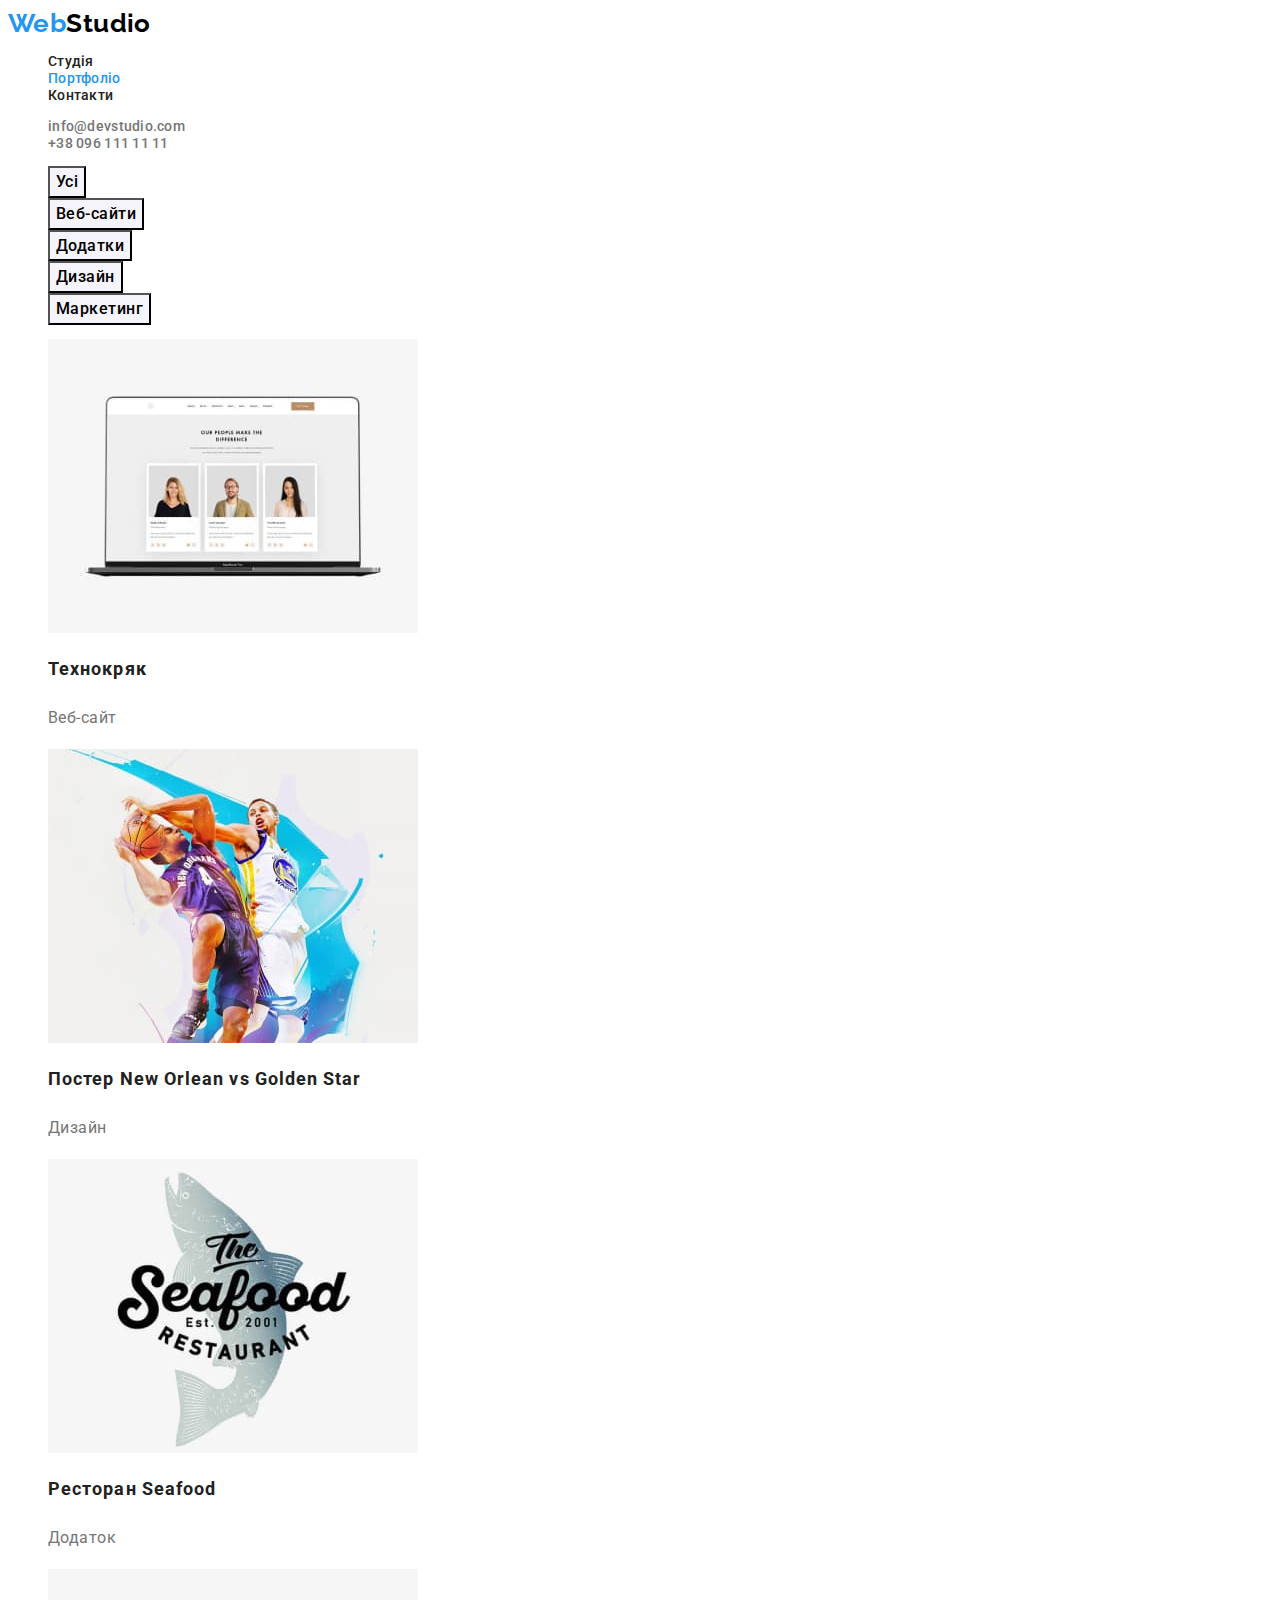
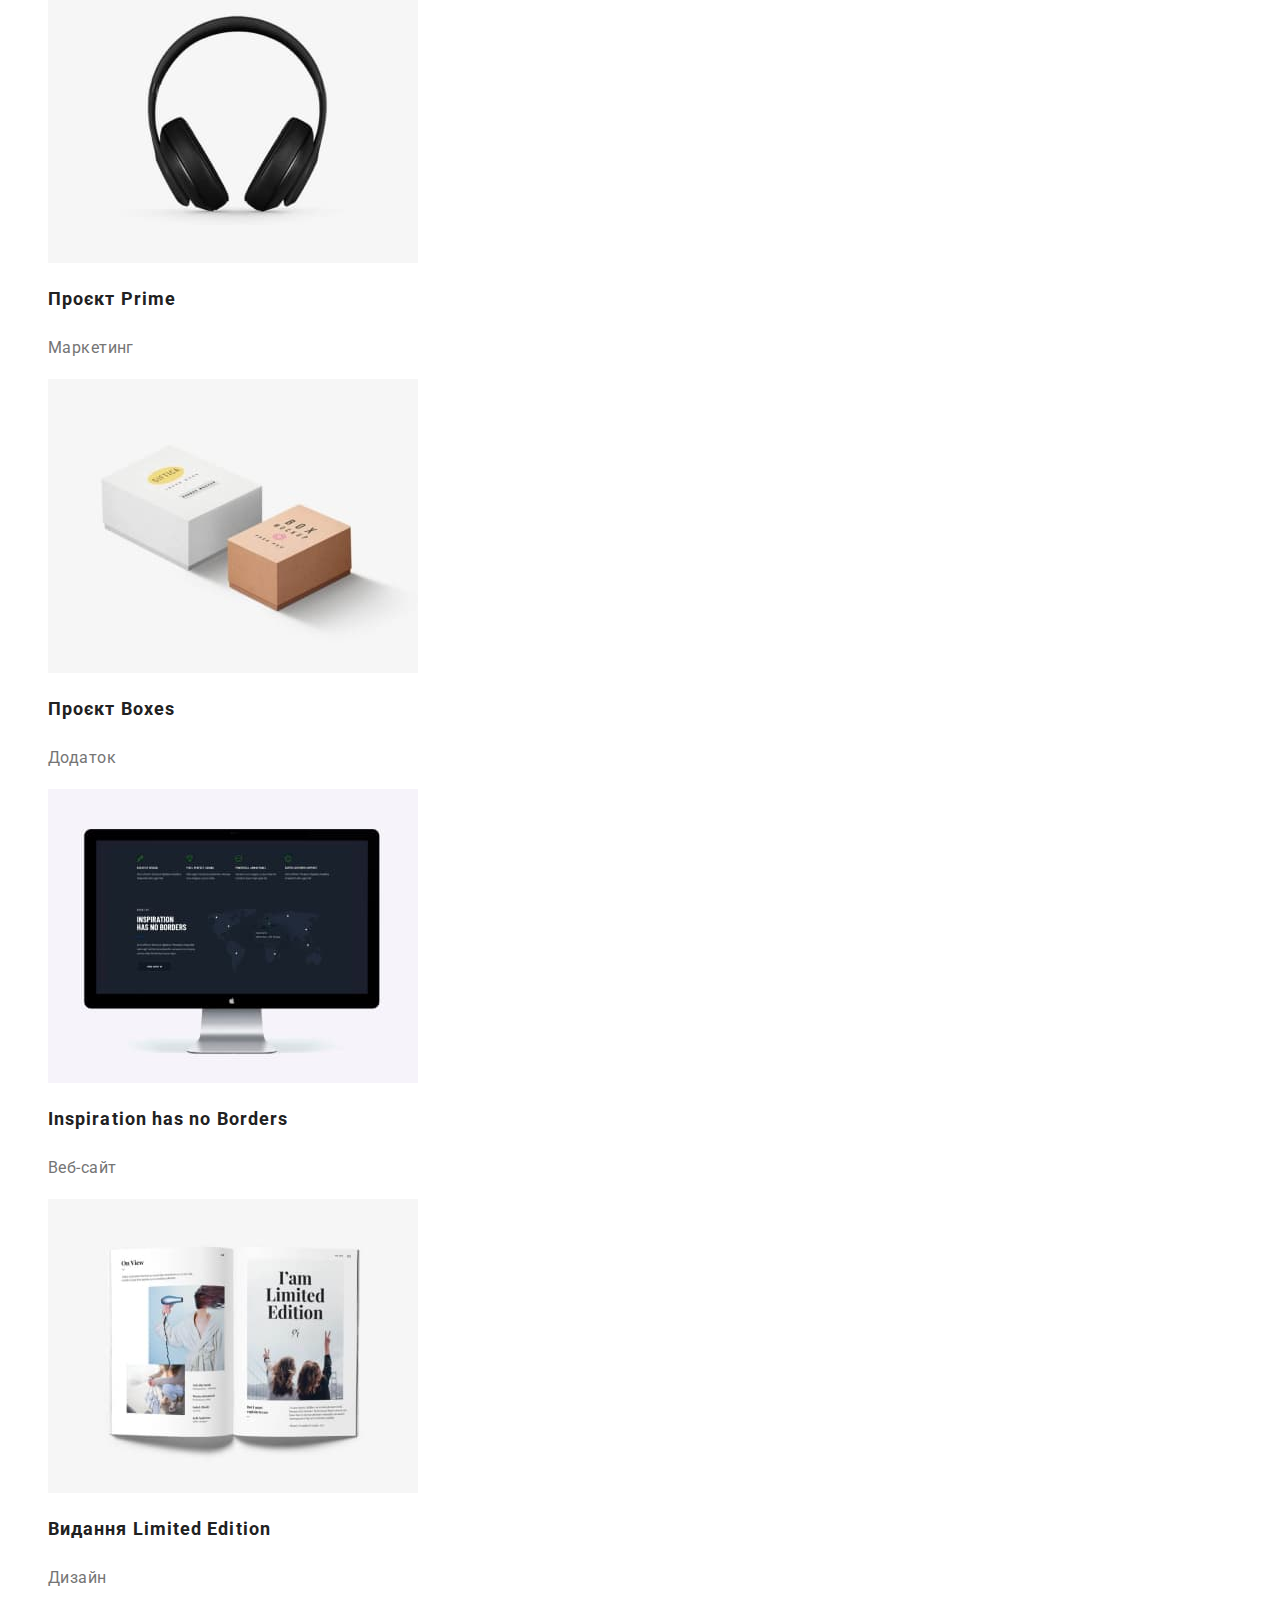
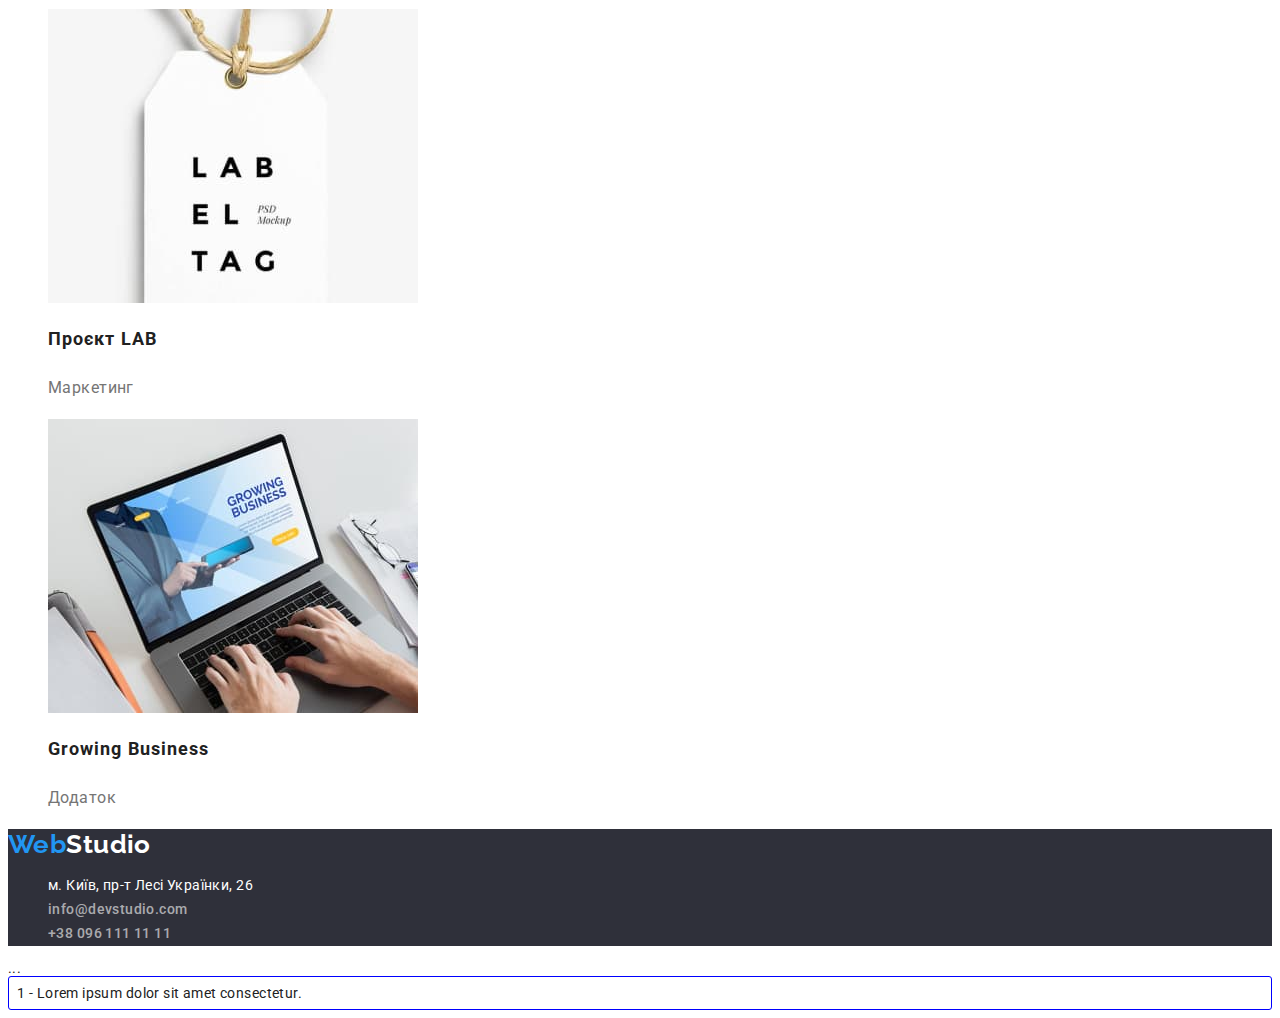
==== portfolio.html @ eb11fdfc "Подключены файлы с пред.домашки" ====
<!DOCTYPE html>
<html lang="uk">
<head>
    <meta charset="UTF-8">
    <meta http-equiv="X-UA-Compatible" content="IE=edge">
    <meta name="viewport" content="width=device-width, initial-scale=1.0">
    <title>WebStudio</title>
    <link rel="preconnect" href="https://fonts.googleapis.com">
<link rel="preconnect" href="https://fonts.gstatic.com" crossorigin>
<link href="https://fonts.googleapis.com/css2?family=Raleway:wght@700&family=Roboto:wght@400;500;700;900&display=swap" rel="stylesheet">
<link rel="stylesheet" href="./css/main.css" />
</head>
<body>
   <!-- Шапка сайту --> 
    <header>
      <nav class="header-nav">
        <a lang="en" class="logo-link" href="./index.html">Web<span class="logo-header">Studio</span></a>

        <ul class="header-nav-list">
          <li><a href="./index.html" class="link">Студія</a></li>
          <li><a href="#" class="link current">Портфоліо</a></li>
          <li><a href="#" class="link">Контакти</a></li>
        </ul>
      </nav>

      <ul class="contacts-list">
        <li><a href="mailto:info@devstudio.com" class="link">info@devstudio.com</a></li>
        <li><a href="tel:+380961111111" class="link">+38 096 111 11 11</a></li>
      </ul>
    </header>
    <!-- Портфолiо сайту -->
    <main>
        <section class="portfolio">
            <h1 class="visually-hidden">Портфолiо</h1>
<ul class="list-of-buttons">
    <li><button type="button" class="btn">Усі</button></li>
    <li><button type="button" class="btn">Веб-сайти</button></li>
    <li><button type="button" class="btn">Додатки</button></li>
    <li><button type="button" class="btn">Дизайн</button></li>
    <li><button type="button" class="btn">Маркетинг</button></li>
</ul>
<ul class="projects">
    <li>
    <a href="#" class="project-link"><img src="./images/technokryak.jpg" alt="Технокряк" width="370">
        <h2 class="project-title">Технокряк</h2>
        <p class="project-item">Веб-сайт</p></a>
    </li>
    <li>
    <a href="#" class="project-link"><img src="./images/poster.jpg" alt="Постер New Orlean vs Golden Star" width="370">
        <h2 class="project-title">Постер New Orlean vs Golden Star</h2>
        <p class="project-item">Дизайн</p></a>
    </li>
    <li>
        <a href="#" class="project-link"><img src="./images/seafood.jpg" alt="Ресторан Seafood" width="370">
        <h2 class="project-title">Ресторан Seafood</h2>
        <p class="project-item">Додаток</p></a>
    </li>
    <li>
        <a href="#" class="project-link"><img src="./images/project-prime.jpg" alt="Проєкт Prime" width="370">
        <h2 class="project-title">Проєкт Prime</h2>
        <p class="project-item">Маркетинг</p></a>
    </li>
    <li>
        <a href="#" class="project-link"><img src="./images/project-boxes.jpg" alt="Проєкт Boxes" width="370">
        <h2 class="project-title">Проєкт Boxes</h2>
        <p class="project-item">Додаток</p></a>
    </li>
    <li>
        <a href="#" class="project-link"><img src="./images/inspiration-noborders.jpg" alt="Веб-сайт Inspiration has no Borders" width="370">
        <h2 class="project-title">Inspiration has no Borders</h2>
        <p class="project-item">Веб-сайт</p></a>
    </li>
    <li>
        <a href="#" class="project-link"><img src="./images/limited-edition.jpg" alt="Видання Limited Edition" width="370">
        <h2 class="project-title">Видання Limited Edition</h2>
        <p class="project-item">Дизайн</p></a>
    </li>
    <li>
        <a href="#" class="project-link"><img src="./images/project-lab.jpg" alt="Проєкт LAB" width="370">
        <h2 class="project-title">Проєкт LAB</h2>
        <p class="project-item">Маркетинг</p></a>
    </li>
    <li>
        <a href="#" class="project-link"><img src="./images/growing-business.jpg" alt="Додаток Growing Business" width="370">
        <h2 class="project-title">Growing Business</h2>
        <p class="project-item">Додаток</p></a>
    </li>
</ul>
        </section>
    </main>
        <!-- Футер -->
    <footer class="footer">
       <a lang="en" class="logo-link" href="./index.html">Web<span class="logo-header">Studio</span></a>
      <ul class="contacts-list">
        <li>
          <a href="https://goo.gl/maps/GZ2tUp8zs1seQdUc8" target="_blank" rel="noreferrer noopener"
            class="link-adress">м. Київ, пр-т Лесі Українки, 26</a
          >
        </li>
        <li><a href="mailto:info@devstudio.com" class="link">info@devstudio.com</a></li>
        <li><a href="tel:+380961111111" class="link">+38 096 111 11 11</a></li>
      </ul>
    </footer>

    <div class="tabs">
  <div class="controls">...</div>

  <div class="pane is-active">1 - Lorem ipsum dolor sit amet consectetur.</div>
  <div class="pane">2 - Lorem ipsum dolor sit amet consectetur.</div>
  <div class="pane">3 - Lorem ipsum dolor sit amet consectetur.</div>
</div>
</body>
---- css/main.css ----
/* Головні стилі */
:root {
    --primary-gray-color: #212121;
    --accent-text-color: #2196F3;
    --paragraph-text-color: #757575;
    --title-white-color: #FFFFFF;
    --bcg-color-gray: #2F303A;
    --secong-bcg-color: #F5F5F5;
    --logo-black-color: #000000;
    --third-bcg-color: #F5F4FA;
    --button-bcg-color: #188CE8;
    --footer-links-color: rgba(255, 255, 255, 0.6);
}

body {
    color: var(--primary-gray-color);
    background-color: var(--title-white-color);
    font-family: Roboto, sans-serif;
    font-size: 14px;
    letter-spacing: 0.03em;
}

.visually-hidden {
    position: absolute;
    width: 1px;
    height: 1px;
    margin: -1px;
    border: 0;
    padding: 0;

    white-space: nowrap;
    clip-path: inset(100%);
    clip: rect(0 0 0 0);
    overflow: hidden;
}

/* Стилі для шапки сайту */

.logo-link {
    color: var(--accent-text-color);
    font-family: 'Raleway', sans-serif;
    text-decoration: none;
    font-weight: 700;
    font-size: 26px;
    line-height: 1.19;
}

.logo-header {
    color: var(--logo-black-color);
}

.logo-link:hover,
.logo-link:focus {
    color: var(--accent-text-color);
}

/* Навігація */

.header-nav .link.current {
    color: var(--accent-text-color);
}

ul {
    list-style: none;
}

.header-nav .link {
    color: var(--primary-gray-color);
    text-decoration: none;
    font-weight: 500;
    line-height: 1.14;
    letter-spacing: 0.02em;
}

.header-nav .link:hover,
.header-nav .link:focus {
    color: var(--accent-text-color);
}

.contacts-list .link {
    color: var(--paragraph-text-color);
    text-decoration: none;
    font-weight: 500;
    line-height: 1.14;
    letter-spacing: 0.02em;
}

.contacts-list .link:hover,
.contacts-list .link:focus {
    color: var(--accent-text-color);
}
/* Герой */

.hero {
    background-color: var(--bcg-color-gray);
    color: var(--title-white-color);
}

.hero-title {
    font-weight: 900;
        font-size: 44px;
        line-height: 1.36;
    text-align: center;
    letter-spacing: 0.06em;
    text-transform: uppercase;
}
/* Кнопка */

.button {
    background-color: var(--accent-text-color);
    color: var(--title-white-color);
    font-weight: 700;
        font-size: 16px;
        line-height: 1.9;
        align-items: center;
        text-align: center;
        font-family: inherit;
        letter-spacing: 0.06em;
        cursor: pointer;
}

.button:hover,
.button:focus {
    background-color: var(--button-bcg-color);
}

/* Особливості і команда */

.feature-title {
    font-size: 14px;
    font-weight: 700;
    line-height: 1.14;
    text-transform: uppercase;
}

.feature-list .text {
    color: var(--paragraph-text-color);
        line-height: 1.7;
        }
        
        /* Наша робота */
        
        .section-title {
            font-weight: 700;
            font-size: 36px;
            line-height: 1.16;
            text-align: center;
}

/* Команда */

.team {
    background-color: var(--third-bcg-color);
}

.team-item {
    background-color: var(--title-white-color);
}
.team-title {
    font-weight: 500;
    font-size: 16px;
    line-height: 1.18;
    text-align: center;
}

.team-list .text {
    color: var(--paragraph-text-color);
        font-size: 16px;
            line-height: 1.18;
            text-align: center;
}
/* Портфолiо сайту */

.list-of-buttons .btn {
    background-color: var(--third-bcg-color);
    cursor: pointer;
    font-family: inherit;
    font-weight: 500;
    font-size: 16px;
    line-height: 1.62;
    text-align: center;
    letter-spacing: 0.03em;
}

.list-of-buttons .btn:hover,
.list-of-buttons .btn:focus {
    color: var(--title-white-color);
    background-color: var(--accent-text-color);
}

.projects .project-link {
    text-decoration: none;
}
.projects .project-title {
    color: var(--primary-gray-color);
    font-weight: 700;
    font-size: 18px;
    line-height: 2;
    letter-spacing: 0.06em;
}

.projects .project-item {
    color: var(--paragraph-text-color);
    font-size: 16px;
    line-height: 1.88;
}

/* Футер */

.footer {
    background-color: var(--bcg-color-gray);
}

.footer .logo-header {
    color: var(--title-white-color);
}
.footer .link-adress {
    color: var(--title-white-color);
    text-decoration: none;
    line-height: 1.71;
}

.footer .link-adress:hover,
.footer .link-adress:focus {
    color: var(--accent-text-color)
}

.footer .link {
    line-height: 1.71;
    letter-spacing: 0.03em;
    color: var(--footer-links-color);
}
.pane {
    display: none;
    padding: 8px;
    border: 1px solid blue;
    border-radius: 3px;
}

.is-active {
    display: block;
}
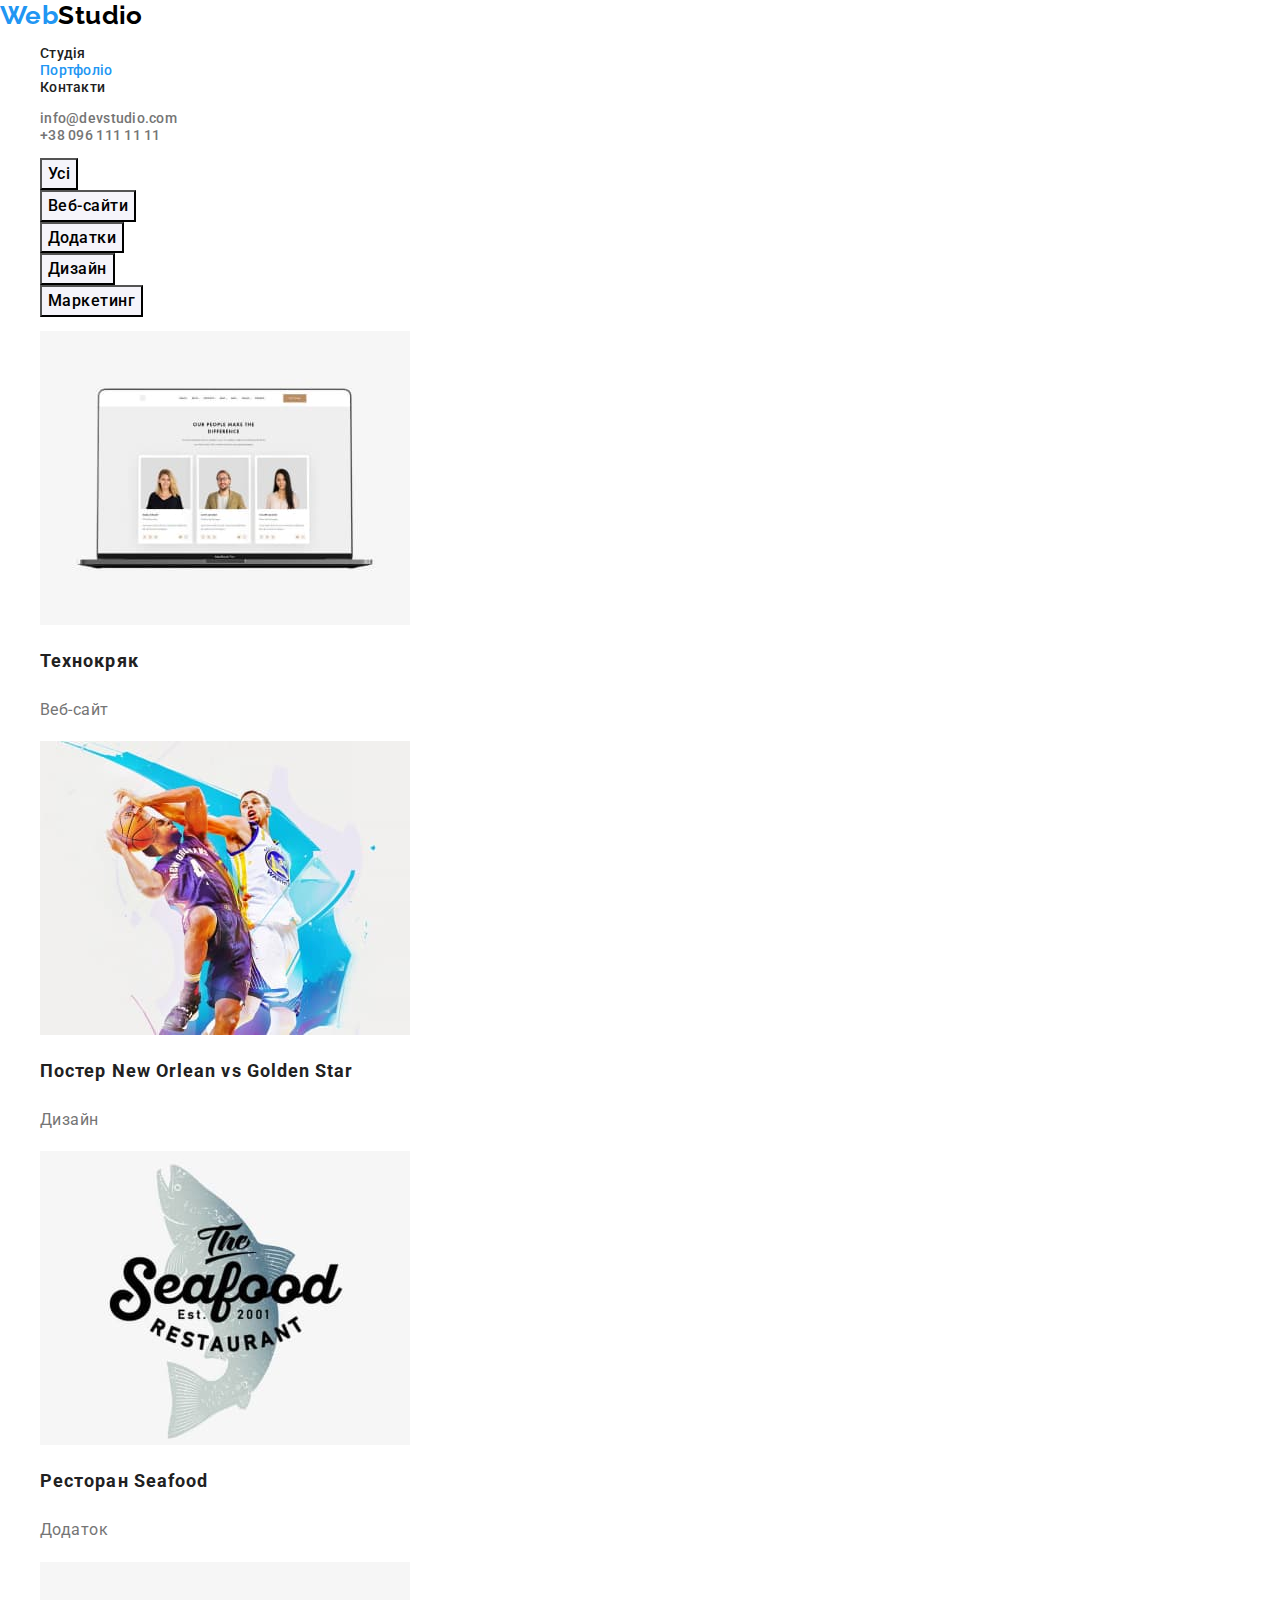
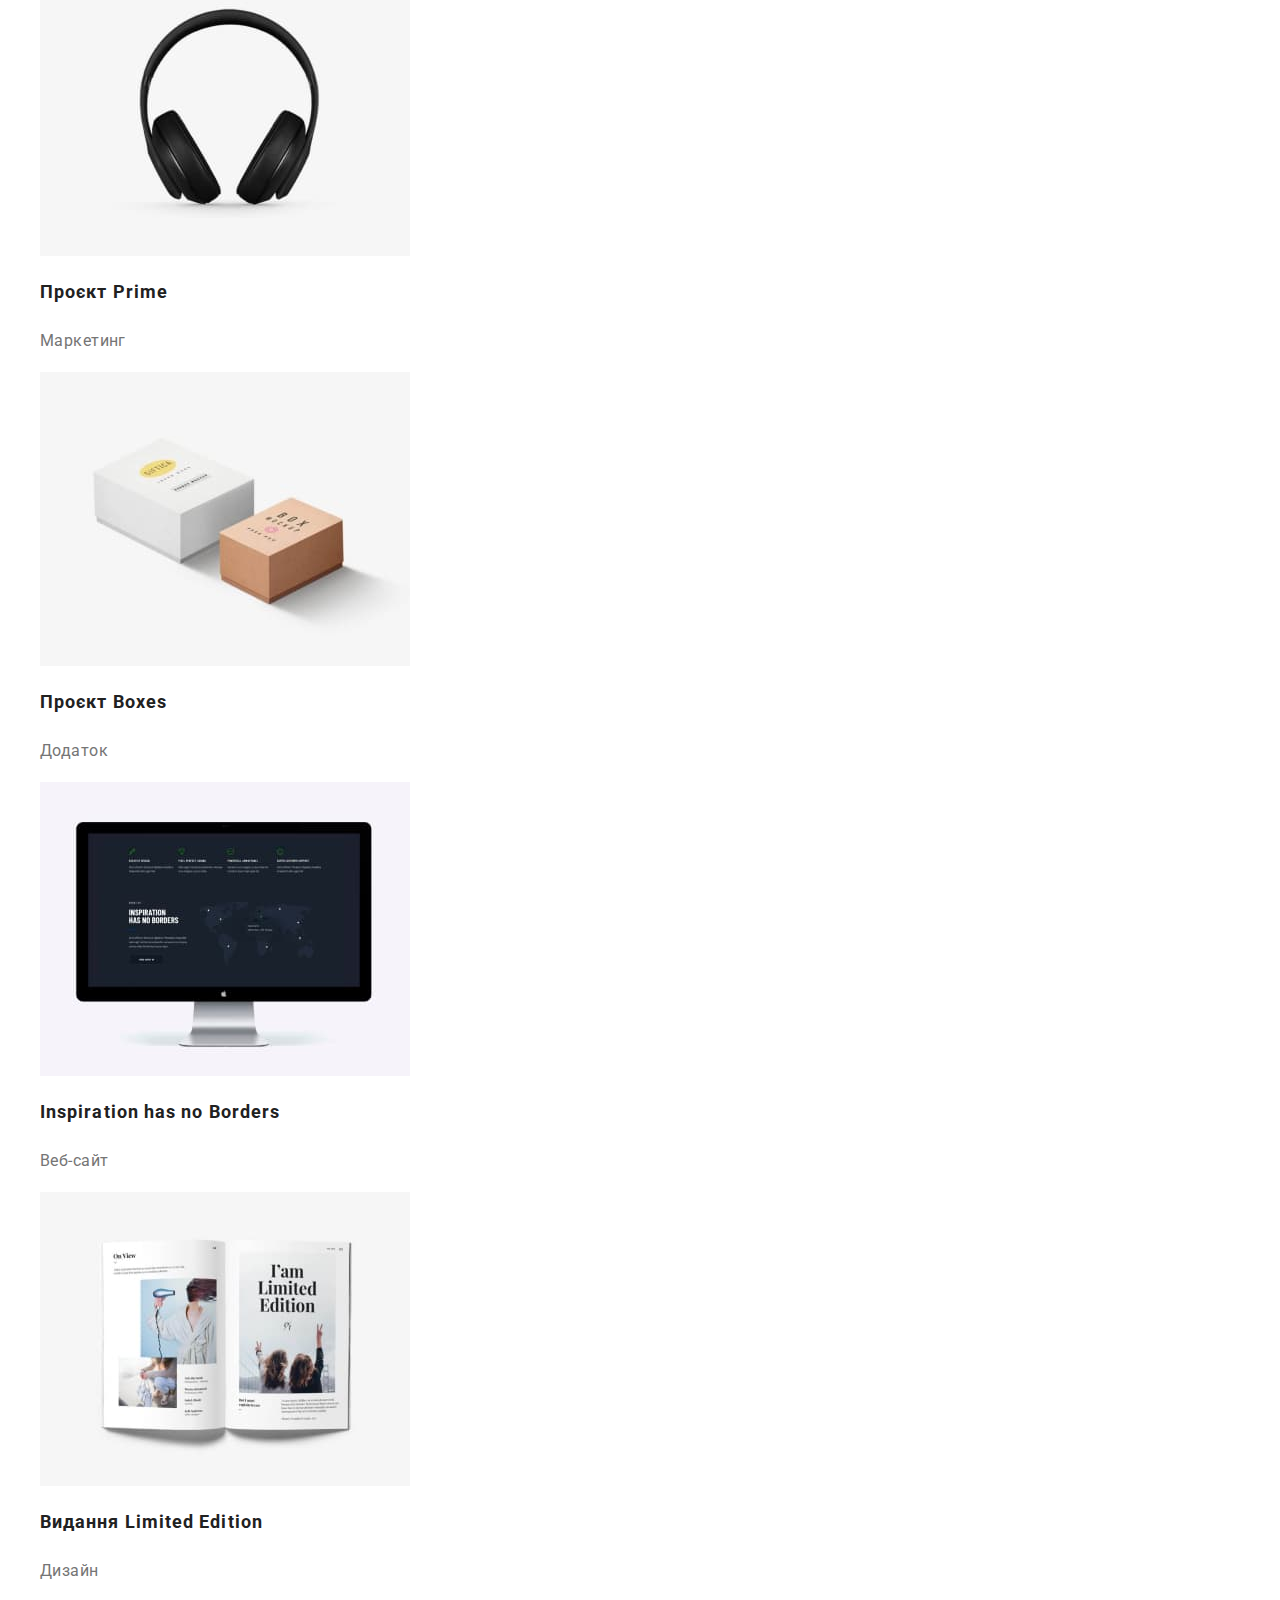
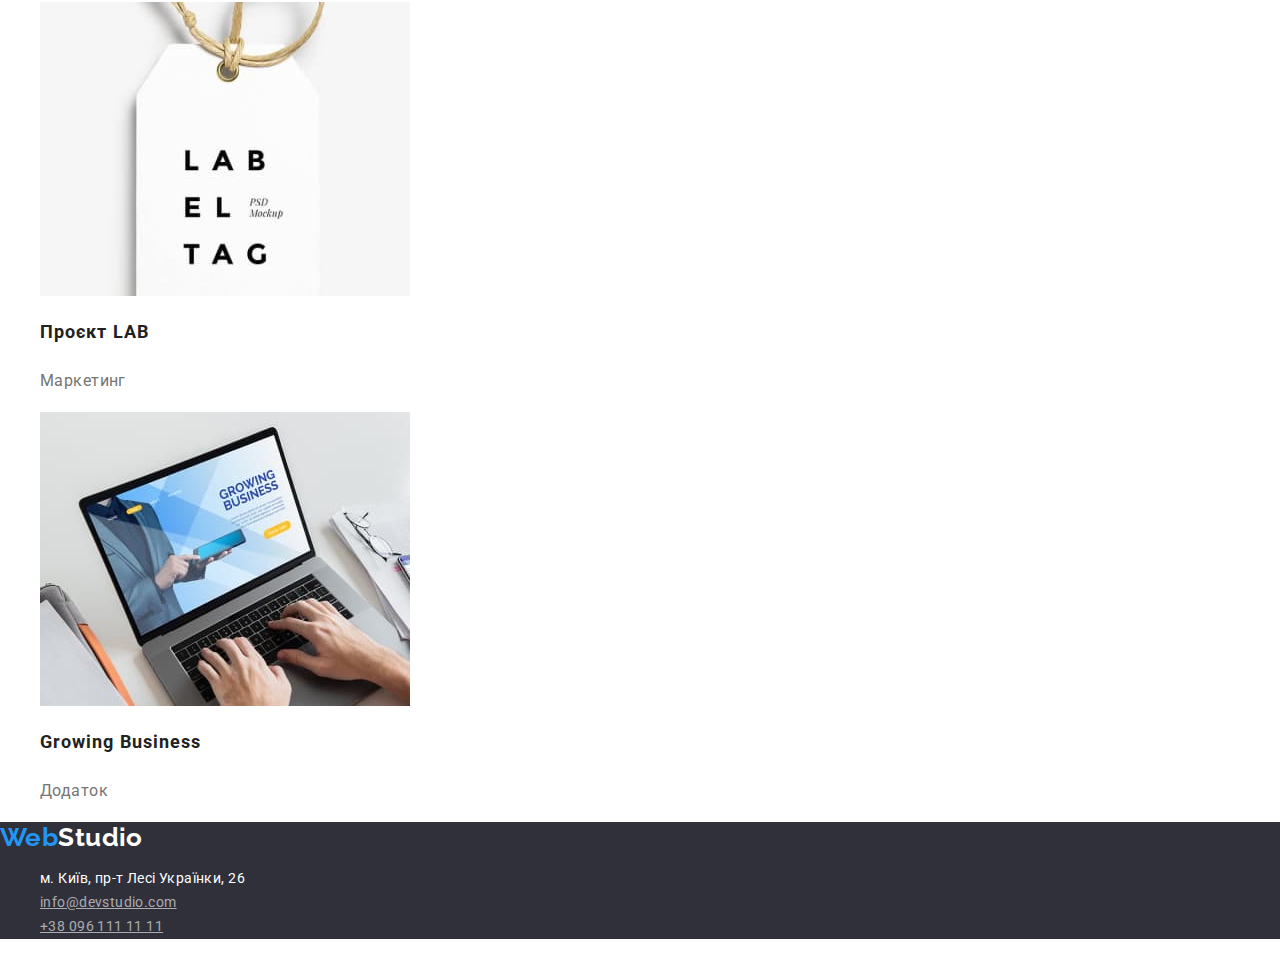
==== commit 4e7bc48e: "Добавлены классы и нужные элементы" ====
--- a/portfolio.html
+++ b/portfolio.html
@@ -1,112 +1,220 @@
 <!DOCTYPE html>
 <html lang="uk">
-<head>
-    <meta charset="UTF-8">
-    <meta http-equiv="X-UA-Compatible" content="IE=edge">
-    <meta name="viewport" content="width=device-width, initial-scale=1.0">
+  <head>
+    <meta charset="UTF-8" />
+    <meta http-equiv="X-UA-Compatible" content="IE=edge" />
+    <meta name="viewport" content="width=device-width, initial-scale=1.0" />
     <title>WebStudio</title>
-    <link rel="preconnect" href="https://fonts.googleapis.com">
-<link rel="preconnect" href="https://fonts.gstatic.com" crossorigin>
-<link href="https://fonts.googleapis.com/css2?family=Raleway:wght@700&family=Roboto:wght@400;500;700;900&display=swap" rel="stylesheet">
-<link rel="stylesheet" href="./css/main.css" />
-</head>
-<body>
-   <!-- Шапка сайту --> 
-    <header>
-      <nav class="header-nav">
-        <a lang="en" class="logo-link" href="./index.html">Web<span class="logo-header">Studio</span></a>
+    <link rel="preconnect" href="https://fonts.googleapis.com" />
+    <link rel="preconnect" href="https://fonts.gstatic.com" crossorigin />
+    <link
+      href="https://fonts.googleapis.com/css2?family=Raleway:wght@700&family=Roboto:wght@400;500;700;900&display=swap"
+      rel="stylesheet"
+    />
+    <link
+      rel="stylesheet"
+      href="https://cdnjs.cloudflare.com/ajax/libs/modern-normalize/1.1.0/modern-normalize.min.css"
+    />
+    <link rel="stylesheet" href="./css/main.css" />
+  </head>
+  <body>
+    <!-- Шапка сайту -->
+    <header class="page-header">
+      <div class="container">
+        <nav class="header-nav">
+          <a lang="en" class="logo-link" href="#">Web<span class="logo-header">Studio</span></a>
 
-        <ul class="header-nav-list">
-          <li><a href="./index.html" class="link">Студія</a></li>
-          <li><a href="#" class="link current">Портфоліо</a></li>
-          <li><a href="#" class="link">Контакти</a></li>
-        </ul>
-      </nav>
+          <ul class="header-nav-list">
+            <li class="item"><a href="./index.html" class="link">Студія</a></li>
+            <li class="item"><a href="#" class="link current">Портфоліо</a></li>
+            <li class="item"><a href="#" class="link">Контакти</a></li>
+          </ul>
 
-      <ul class="contacts-list">
-        <li><a href="mailto:info@devstudio.com" class="link">info@devstudio.com</a></li>
-        <li><a href="tel:+380961111111" class="link">+38 096 111 11 11</a></li>
-      </ul>
+          <ul class="contacts-list">
+            <li class="item">
+              <a href="mailto:info@devstudio.com" class="link">info@devstudio.com</a>
+            </li>
+            <li class="item"><a href="tel:+380961111111" class="link">+38 096 111 11 11</a></li>
+          </ul>
+        </nav>
+      </div>
     </header>
     <!-- Портфолiо сайту -->
     <main>
-        <section class="portfolio">
-            <h1 class="visually-hidden">Портфолiо</h1>
-<ul class="list-of-buttons">
-    <li><button type="button" class="btn">Усі</button></li>
-    <li><button type="button" class="btn">Веб-сайти</button></li>
-    <li><button type="button" class="btn">Додатки</button></li>
-    <li><button type="button" class="btn">Дизайн</button></li>
-    <li><button type="button" class="btn">Маркетинг</button></li>
-</ul>
-<ul class="projects">
-    <li>
-    <a href="#" class="project-link"><img src="./images/technokryak.jpg" alt="Технокряк" width="370">
-        <h2 class="project-title">Технокряк</h2>
-        <p class="project-item">Веб-сайт</p></a>
-    </li>
-    <li>
-    <a href="#" class="project-link"><img src="./images/poster.jpg" alt="Постер New Orlean vs Golden Star" width="370">
-        <h2 class="project-title">Постер New Orlean vs Golden Star</h2>
-        <p class="project-item">Дизайн</p></a>
-    </li>
-    <li>
-        <a href="#" class="project-link"><img src="./images/seafood.jpg" alt="Ресторан Seafood" width="370">
-        <h2 class="project-title">Ресторан Seafood</h2>
-        <p class="project-item">Додаток</p></a>
-    </li>
-    <li>
-        <a href="#" class="project-link"><img src="./images/project-prime.jpg" alt="Проєкт Prime" width="370">
-        <h2 class="project-title">Проєкт Prime</h2>
-        <p class="project-item">Маркетинг</p></a>
-    </li>
-    <li>
-        <a href="#" class="project-link"><img src="./images/project-boxes.jpg" alt="Проєкт Boxes" width="370">
-        <h2 class="project-title">Проєкт Boxes</h2>
-        <p class="project-item">Додаток</p></a>
-    </li>
-    <li>
-        <a href="#" class="project-link"><img src="./images/inspiration-noborders.jpg" alt="Веб-сайт Inspiration has no Borders" width="370">
-        <h2 class="project-title">Inspiration has no Borders</h2>
-        <p class="project-item">Веб-сайт</p></a>
-    </li>
-    <li>
-        <a href="#" class="project-link"><img src="./images/limited-edition.jpg" alt="Видання Limited Edition" width="370">
-        <h2 class="project-title">Видання Limited Edition</h2>
-        <p class="project-item">Дизайн</p></a>
-    </li>
-    <li>
-        <a href="#" class="project-link"><img src="./images/project-lab.jpg" alt="Проєкт LAB" width="370">
-        <h2 class="project-title">Проєкт LAB</h2>
-        <p class="project-item">Маркетинг</p></a>
-    </li>
-    <li>
-        <a href="#" class="project-link"><img src="./images/growing-business.jpg" alt="Додаток Growing Business" width="370">
-        <h2 class="project-title">Growing Business</h2>
-        <p class="project-item">Додаток</p></a>
-    </li>
-</ul>
-        </section>
+      <section class="portfolio">
+        <div class="container">
+          <h1 class="visually-hidden">Портфолiо</h1>
+          <ul class="list-of-buttons">
+            <li class="item"><button type="button" class="btn">Усі</button></li>
+            <li class="item"><button type="button" class="btn">Веб-сайти</button></li>
+            <li class="item"><button type="button" class="btn">Додатки</button></li>
+            <li class="item"><button type="button" class="btn">Дизайн</button></li>
+            <li class="item"><button type="button" class="btn">Маркетинг</button></li>
+          </ul>
+          <ul class="projects">
+            <li class="item">
+              <article class="card">
+                <a href="#" class="project-link"
+                  ><div class="card-thumb">
+                    <img src="./images/technokryak.jpg" alt="Технокряк" width="370" />
+                  </div>
+                  <div class="card-content">
+                    <h2 class="project-title">Технокряк</h2>
+                    <p class="project-item">Веб-сайт</p>
+                  </div></a
+                >
+              </article>
+            </li>
+            <li class="item">
+              <article class="card">
+                <a href="#" class="project-link"
+                  ><div class="card-thumb">
+                    <img
+                      src="./images/poster.jpg"
+                      alt="Постер New Orlean vs Golden Star"
+                      width="370"
+                    />
+                  </div>
+                  <div class="card-content">
+                    <h2 class="project-title">Постер New Orlean vs Golden Star</h2>
+                    <p class="project-item">Дизайн</p>
+                  </div></a
+                >
+              </article>
+            </li>
+            <li class="item">
+              <article class="card">
+                <a href="#" class="project-link"
+                  ><div class="card-thumb">
+                    <img src="./images/seafood.jpg" alt="Ресторан Seafood" width="370" />
+                  </div>
+                  <div class="card-content">
+                    <h2 class="project-title">Ресторан Seafood</h2>
+                    <p class="project-item">Додаток</p>
+                  </div></a
+                >
+              </article>
+            </li>
+            <li class="item">
+              <article class="card">
+                <a href="#" class="project-link"
+                  ><div class="card-thumb">
+                    <img src="./images/project-prime.jpg" alt="Проєкт Prime" width="370" />
+                  </div>
+                  <div class="card-content">
+                    <h2 class="project-title">Проєкт Prime</h2>
+                    <p class="project-item">Маркетинг</p>
+                  </div></a
+                >
+              </article>
+            </li>
+            <li class="item">
+              <article class="card">
+                <a href="#" class="project-link"
+                  ><div class="card-thumb">
+                    <img src="./images/project-boxes.jpg" alt="Проєкт Boxes" width="370" />
+                  </div>
+                  <div class="card-content">
+                    <h2 class="project-title">Проєкт Boxes</h2>
+                    <p class="project-item">Додаток</p>
+                  </div></a
+                >
+              </article>
+            </li>
+            <li class="item">
+              <article class="card">
+                <a href="#" class="project-link"
+                  ><div class="card-thumb">
+                    <img
+                      src="./images/inspiration-noborders.jpg"
+                      alt="Веб-сайт Inspiration has no Borders"
+                      width="370"
+                    />
+                  </div>
+                  <div class="card-content">
+                    <h2 class="project-title">Inspiration has no Borders</h2>
+                    <p class="project-item">Веб-сайт</p>
+                  </div></a
+                >
+              </article>
+            </li>
+            <li class="item">
+              <article class="card">
+                <a href="#" class="project-link"
+                  ><div class="card-thumb">
+                    <img
+                      src="./images/limited-edition.jpg"
+                      alt="Видання Limited Edition"
+                      width="370"
+                    />
+                  </div>
+                  <div class="card-content">
+                    <h2 class="project-title">Видання Limited Edition</h2>
+                    <p class="project-item">Дизайн</p>
+                  </div></a
+                >
+              </article>
+            </li>
+            <li class="item">
+              <article class="card">
+                <a href="#" class="project-link"
+                  ><div class="card-thumb">
+                    <img src="./images/project-lab.jpg" alt="Проєкт LAB" width="370" />
+                  </div>
+                  <div class="card-content">
+                    <h2 class="project-title">Проєкт LAB</h2>
+                    <p class="project-item">Маркетинг</p>
+                  </div></a
+                >
+              </article>
+            </li>
+            <li class="item">
+              <article class="card">
+                <a href="#" class="project-link"
+                  ><div class="card-thumb">
+                    <img
+                      src="./images/growing-business.jpg"
+                      alt="Додаток Growing Business"
+                      width="370"
+                    />
+                  </div>
+                  <div class="card-content">
+                    <h2 class="project-title">Growing Business</h2>
+                    <p class="project-item">Додаток</p>
+                  </div></a
+                >
+              </article>
+            </li>
+          </ul>
+        </div>
+      </section>
     </main>
-        <!-- Футер -->
+    <!-- Футер -->
     <footer class="footer">
-       <a lang="en" class="logo-link" href="./index.html">Web<span class="logo-header">Studio</span></a>
-      <ul class="contacts-list">
-        <li>
-          <a href="https://goo.gl/maps/GZ2tUp8zs1seQdUc8" target="_blank" rel="noreferrer noopener"
-            class="link-adress">м. Київ, пр-т Лесі Українки, 26</a
-          >
-        </li>
-        <li><a href="mailto:info@devstudio.com" class="link">info@devstudio.com</a></li>
-        <li><a href="tel:+380961111111" class="link">+38 096 111 11 11</a></li>
-      </ul>
+      <div class="container">
+        <a lang="en" class="logo-link" href="./index.html"
+          >Web<span class="logo-header">Studio</span></a
+        >
+        <div class="contacts-style">
+          <ul class="contacts-list-footer">
+            <li class="item-style">
+              <a
+                href="https://goo.gl/maps/GZ2tUp8zs1seQdUc8"
+                target="_blank"
+                rel="noreferrer noopener"
+                class="link-adress"
+                >м. Київ, пр-т Лесі Українки, 26</a
+              >
+            </li>
+            <li class="item-style">
+              <a href="mailto:info@devstudio.com" class="link">info@devstudio.com</a>
+            </li>
+            <li class="item-style">
+              <a href="tel:+380961111111" class="link">+38 096 111 11 11</a>
+            </li>
+          </ul>
+        </div>
+      </div>
     </footer>
-
-    <div class="tabs">
-  <div class="controls">...</div>
-
-  <div class="pane is-active">1 - Lorem ipsum dolor sit amet consectetur.</div>
-  <div class="pane">2 - Lorem ipsum dolor sit amet consectetur.</div>
-  <div class="pane">3 - Lorem ipsum dolor sit amet consectetur.</div>
-</div>
-</body>+  </body>
+</html>
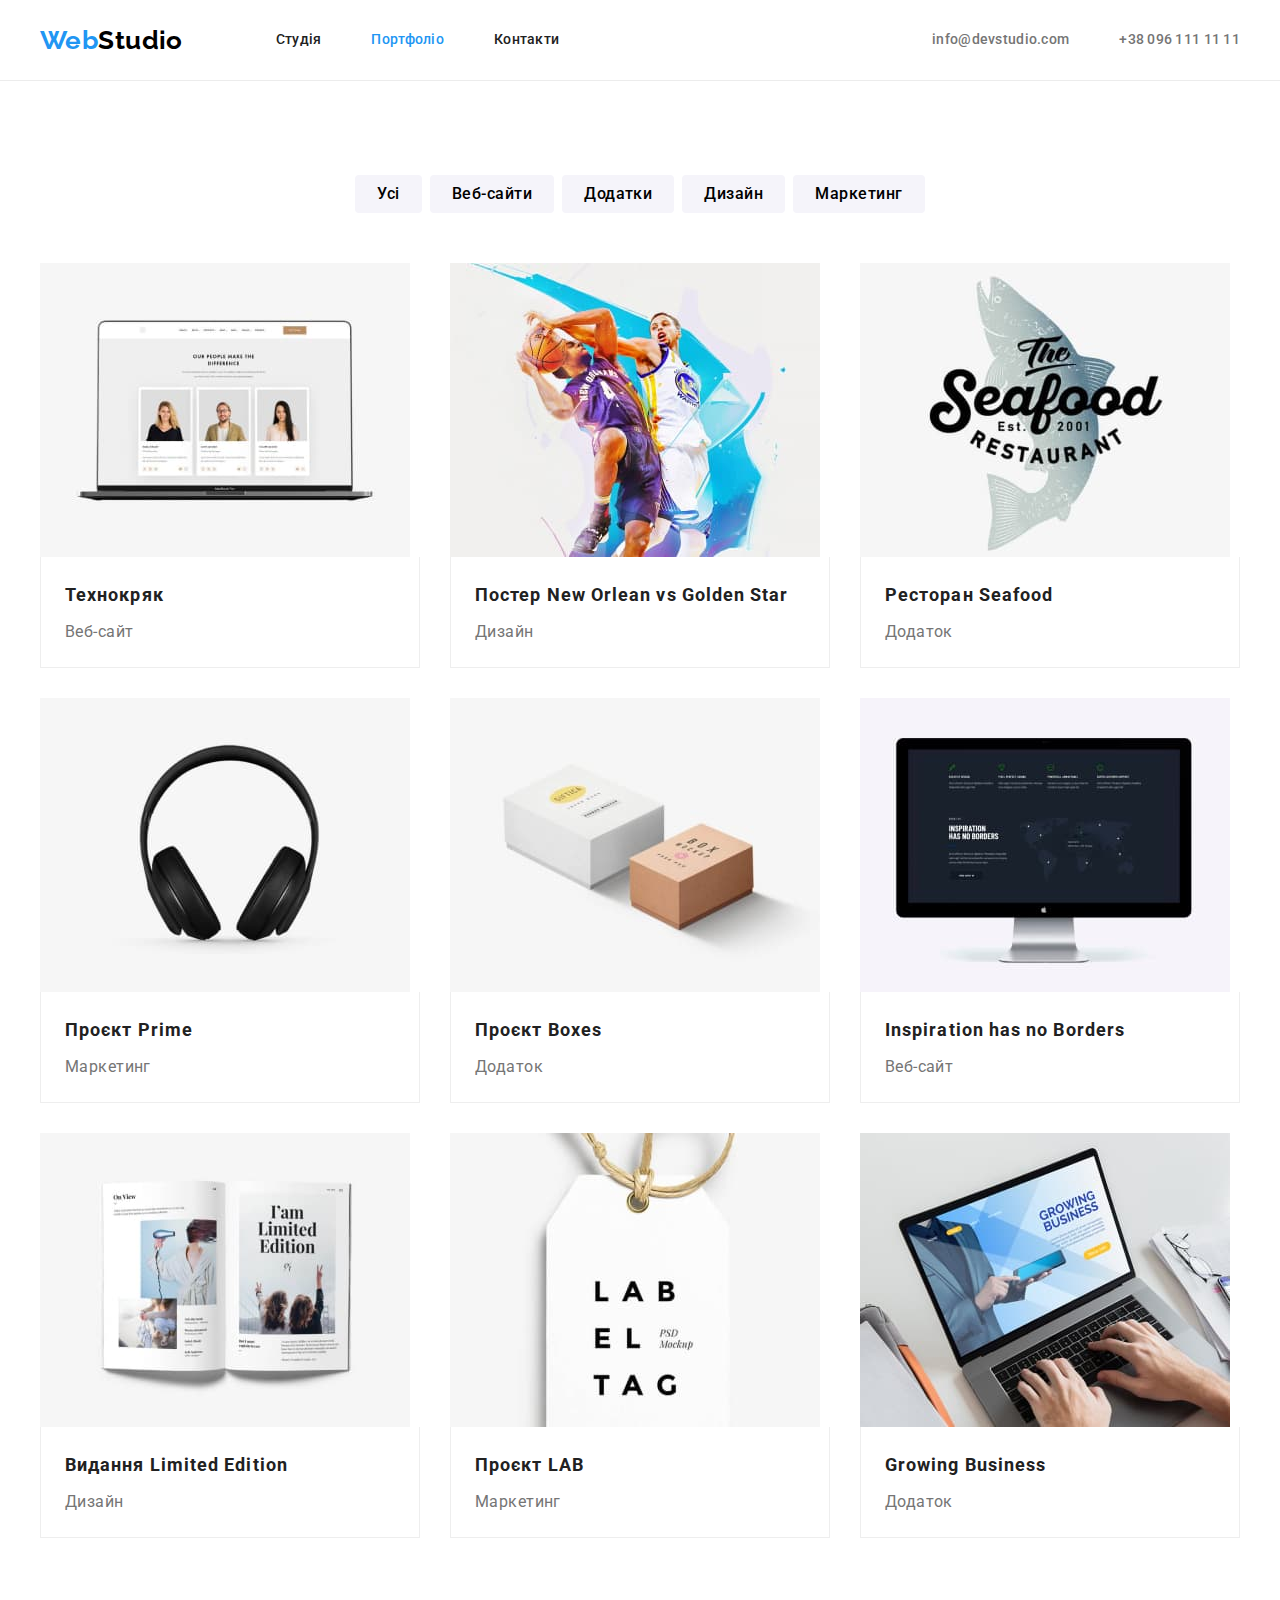
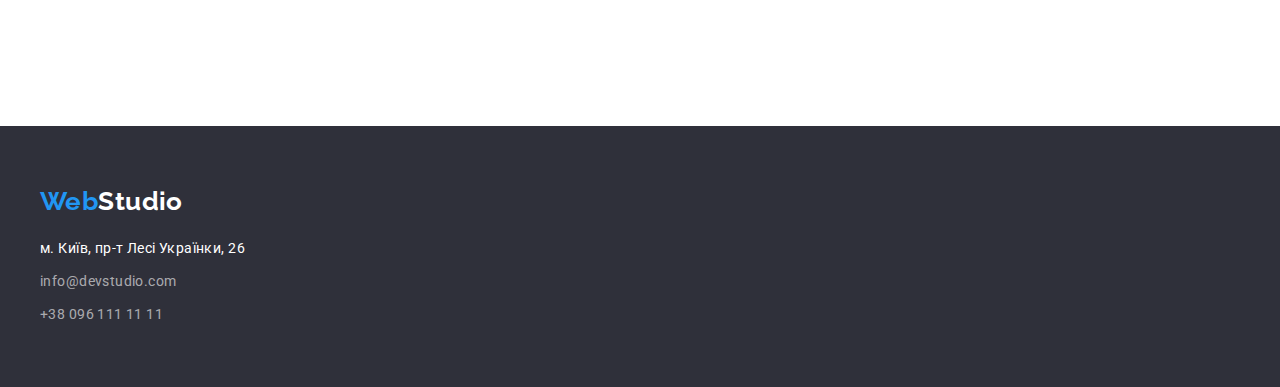
==== commit 25b7e4de: "Виправленi помилки" ====
--- a/portfolio.html
+++ b/portfolio.html
@@ -41,7 +41,7 @@
     </header>
     <!-- Портфолiо сайту -->
     <main>
-      <section class="portfolio">
+      <section class="section portfolio">
         <div class="container">
           <h1 class="visually-hidden">Портфолiо</h1>
           <ul class="list-of-buttons">
--- a/css/main.css
+++ b/css/main.css
@@ -20,6 +20,34 @@
     letter-spacing: 0.03em;
 }
 
+h1,
+h2,
+h3,
+h4,
+h5,
+h6,
+ul,
+p {
+    margin-top: 0;
+    margin-bottom: 0;
+    padding-left: 0px;
+}
+
+img {
+    display: block;
+    max-width: 100%;
+}
+
+.section {
+    padding-top: 94px;
+    padding-bottom: 94px;
+}
+.container {
+    width: 1230px;
+    padding-left: 15px;
+    padding-right: 15px;
+    margin: 0 auto;
+}
 .visually-hidden {
     position: absolute;
     width: 1px;
@@ -56,6 +84,29 @@
 
 /* Навігація */
 
+.header-nav {
+    display: flex;
+    align-items: center;
+}
+
+.header-nav-list {
+    display: flex;
+    margin-top: 0px;
+    margin-bottom: 0px;
+    margin-left: 93px;
+}
+
+.contacts-list {
+    display: flex;
+    margin-top: 0px;
+    margin-bottom: 0px;
+    margin-left: auto;
+}
+
+.header-nav-list .item:not(:last-child),
+.contacts-list .item:not(:last-child) {
+    margin-right: 50px;
+}
 .header-nav .link.current {
     color: var(--accent-text-color);
 }
@@ -65,6 +116,9 @@
 }
 
 .header-nav .link {
+    display: block;
+        padding-top: 32px;
+        padding-bottom: 32px;
     color: var(--primary-gray-color);
     text-decoration: none;
     font-weight: 500;
@@ -78,6 +132,9 @@
 }
 
 .contacts-list .link {
+    display: block;
+        padding-top: 32px;
+        padding-bottom: 32px;
     color: var(--paragraph-text-color);
     text-decoration: none;
     font-weight: 500;
@@ -89,14 +146,23 @@
 .contacts-list .link:focus {
     color: var(--accent-text-color);
 }
+.page-header {
+    border-bottom: 1px solid #ECECEC;
+}
 /* Герой */
 
 .hero {
+padding-top: 200px;
+    padding-bottom: 210px;
     background-color: var(--bcg-color-gray);
     color: var(--title-white-color);
+    text-align: center;
 }
 
 .hero-title {
+    max-width: 696px;
+        margin: 0px auto;
+        margin-bottom: 30px;
     font-weight: 900;
         font-size: 44px;
         line-height: 1.36;
@@ -107,13 +173,15 @@
 /* Кнопка */
 
 .button {
+    padding: 10px 32px;
+        border-color: var(--accent-text-color);
+        border-radius: 4px;
     background-color: var(--accent-text-color);
     color: var(--title-white-color);
     font-weight: 700;
         font-size: 16px;
         line-height: 1.9;
         align-items: center;
-        text-align: center;
         font-family: inherit;
         letter-spacing: 0.06em;
         cursor: pointer;
@@ -124,55 +192,115 @@
     background-color: var(--button-bcg-color);
 }
 
-/* Особливості і команда */
+/* Особливості */
+
+.section.feature {
+    padding-bottom: 47px;
+}
+.feature-list {
+    display: flex;
+    align-items: flex-start;
+        flex-basis: calc(100% / 4 - 30px);
+    margin-top: 0px;
+    margin-bottom: 0px;
+}
+
+.feature-list .item+.item {
+    margin-left: 30px;
+}
 
 .feature-title {
     font-size: 14px;
     font-weight: 700;
     line-height: 1.14;
     text-transform: uppercase;
+margin-bottom: 10px;
 }
 
 .feature-list .text {
     color: var(--paragraph-text-color);
+        min-width: 270px;
         line-height: 1.7;
         }
         
-        /* Наша робота */
-        
-        .section-title {
-            font-weight: 700;
-            font-size: 36px;
-            line-height: 1.16;
-            text-align: center;
-}
-
+/* Чим ми займаємося */
+
+.section.work {
+    padding-top: 47px;
+}
+.section-title {
+    font-weight: 700;
+    font-size: 36px;
+    line-height: 1.16;
+    text-align: center;
+}
+
+.section-title.work {
+    margin-bottom: 50px;
+}
+
+.competence-list {
+    display: flex;
+    align-items: center;
+    margin-top: 0px;
+    margin-bottom: 0px;
+}
+
+.competence-list .item+.item {
+    margin-left: 30px;
+}
 /* Команда */
 
-.team {
+.section.team {
+    text-align: center;
     background-color: var(--third-bcg-color);
 }
 
+.team-list {
+    display: flex;
+    justify-content: center;
+
+    margin-top: 0px;
+    margin-bottom: 0px;
+}
+
+.section-title.team {
+    margin-bottom: 50px;
+}
 .team-item {
     background-color: var(--title-white-color);
-}
-.team-title {
-    font-weight: 500;
-    font-size: 16px;
-    line-height: 1.18;
-    text-align: center;
+    box-shadow: 0px 1px 3px rgba(0, 0, 0, 0.12), 0px 1px 1px rgba(0, 0, 0, 0.14), 0px 2px 1px rgba(0, 0, 0, 0.2);
+        border-radius: 0px 0px 4px 4px;
+}
+.team-item+.team-item {
+    margin-left: 30px;
+}
+
+.team-style {
+    padding-top: 30px;
+    padding-bottom: 30px;
 }
 
 .team-list .text {
     color: var(--paragraph-text-color);
         font-size: 16px;
             line-height: 1.18;
-            text-align: center;
-}
+}
+
 /* Портфолiо сайту */
 
+.list-of-buttons {
+    margin-bottom: 50px;
+
+    display: flex;
+    justify-content: center;
+}
 .list-of-buttons .btn {
+    padding: 6px 22px;
+        border: #F5F4FA;
+        border-radius: 4px;
     background-color: var(--third-bcg-color);
+    
     cursor: pointer;
     font-family: inherit;
     font-weight: 500;
@@ -182,16 +310,43 @@
     letter-spacing: 0.03em;
 }
 
+.list-of-buttons .item+.item {
+    margin-left: 8px;
+}
 .list-of-buttons .btn:hover,
 .list-of-buttons .btn:focus {
     color: var(--title-white-color);
     background-color: var(--accent-text-color);
-}
-
+    box-shadow: 0px 3px 1px rgba(0, 0, 0, 0.1), 0px 1px 2px rgba(0, 0, 0, 0.08), 0px 2px 2px rgba(0, 0, 0, 0.12);
+    }
+    
+    /* Сетка проекти */
+    
+    .projects {
+        display: flex;
+    
+        flex-wrap: wrap;
+        margin-bottom: 94px;
+    
+        margin-top: -30px;
+        margin-left: -30px;
+    }
+    
+    .projects>.item {
+        flex-basis: calc(100% / 3 - 30px);
+        margin-top: 30px;
+        margin-left: 30px;
+}
+
+.projects p {
+    margin-top: 0px;
+    margin-bottom: 0px;
+}
 .projects .project-link {
     text-decoration: none;
 }
 .projects .project-title {
+margin-bottom: 4px;
     color: var(--primary-gray-color);
     font-weight: 700;
     font-size: 18px;
@@ -199,6 +354,12 @@
     letter-spacing: 0.06em;
 }
 
+.card-content {
+    padding: 20px 24px;
+    border-right: 1px solid #EEEEEE;
+        border-left: 1px solid #EEEEEE;
+        border-bottom: 1px solid #EEEEEE;
+}
 .projects .project-item {
     color: var(--paragraph-text-color);
     font-size: 16px;
@@ -208,11 +369,23 @@
 /* Футер */
 
 .footer {
+    padding-top: 60px;
+        padding-bottom: 60px;
     background-color: var(--bcg-color-gray);
 }
+
+    .contacts-style {
+        margin-top: 20px;
+        margin-left: auto;
+        font-style: normal;
+        }
 
 .footer .logo-header {
     color: var(--title-white-color);
+}
+.contacts-list-footer {
+    margin-top: 0px;
+    margin-bottom: 0px;
 }
 .footer .link-adress {
     color: var(--title-white-color);
@@ -226,17 +399,18 @@
 }
 
 .footer .link {
+    font-size: 14px;
+        text-decoration: none;
     line-height: 1.71;
+    font-weight: 400;
     letter-spacing: 0.03em;
     color: var(--footer-links-color);
 }
-.pane {
-    display: none;
-    padding: 8px;
-    border: 1px solid blue;
-    border-radius: 3px;
-}
-
-.is-active {
-    display: block;
+.contacts-list-footer .link:hover,
+.contacts-list-footer .link:focus {
+    color: var(--accent-text-color);
+}
+
+.item-style:not(:last-child) {
+    margin-bottom: 9px;
 }